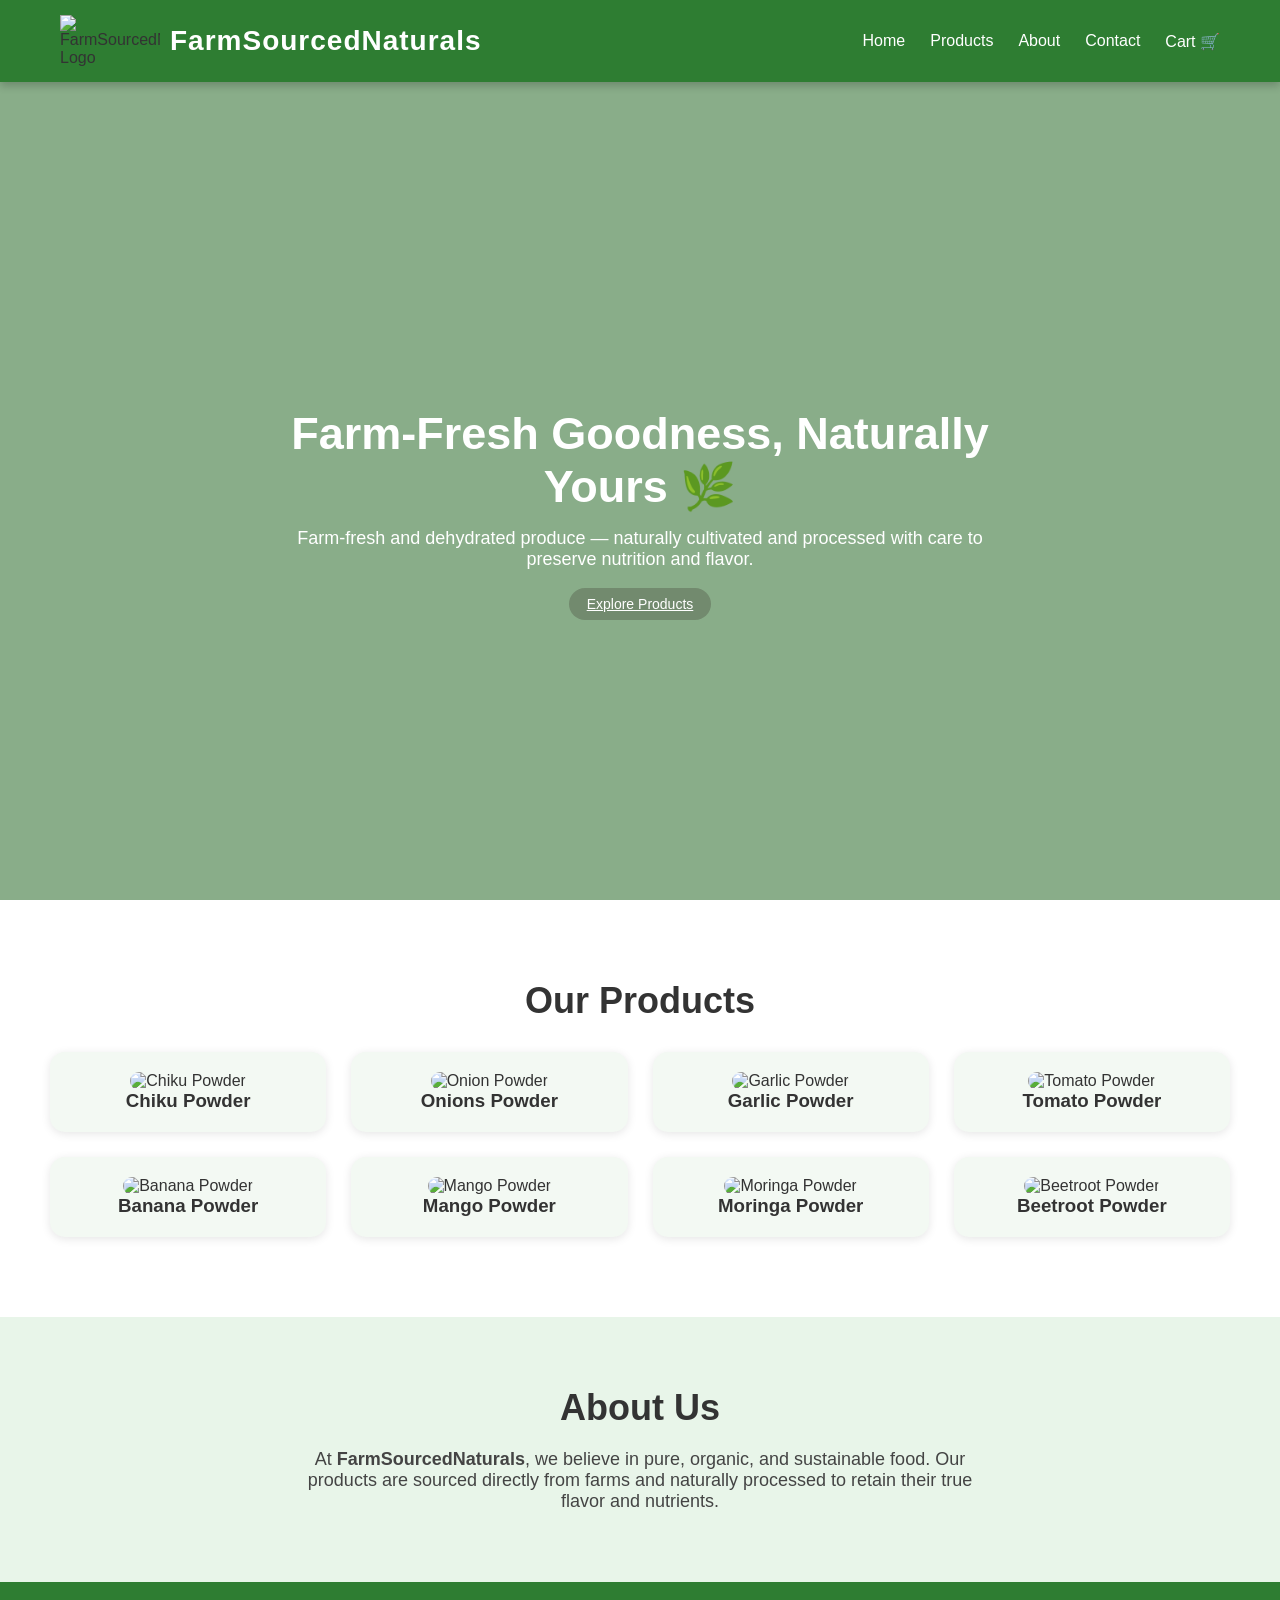
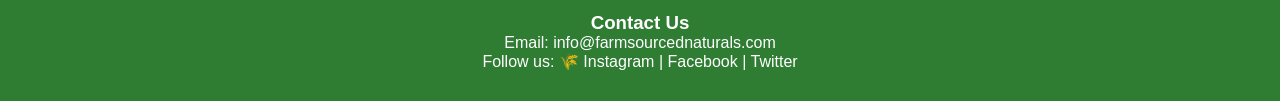
==== index.html @ 3869a084 "Add files via upload" ====
<!DOCTYPE html>
<html lang="en">
  <head>
    <meta charset="UTF-8" />
    <meta name="viewport" content="width=device-width, initial-scale=1.0" />
    <title>FarmSourcedNaturals</title>
    <link rel="stylesheet" href="styles.css" />
  </head>
  <body>
    <header>
      <nav class="navbar">
        <div class="logo-container">
          <img src="images/logo.jpg" alt="FarmSourcedNaturals Logo" class="logo" />
          <h1 class="site-title">FarmSourcedNaturals</h1>
        </div>
        <ul class="nav-links">
          <li><a href="index.html">Home</a></li>
          <li><a href="products.html">Products</a></li>
          <li><a href="about.html">About</a></li>
          <li><a href="contact.html">Contact</a></li>
          <li><a href="cart.html">Cart 🛒</a></li>
        </ul>
      </nav>
    </header>

    <section id="home" class="hero">
      <div class="overlay"></div>
      <div class="hero-content">
        <h2>Farm-Fresh Goodness, Naturally Yours 🌿</h2>
        <p>
          Farm-fresh and dehydrated produce — naturally cultivated and processed with care to preserve nutrition and flavor.
        </p>
        <a href="#products" class="btn">Explore Products</a>
      </div>
    </section>

    <section id="products" class="products">
      <h2>Our Products</h2>
      <div class="product-grid">
        <div class="product-card">
          <img src="images/chiku.jpeg" alt="Chiku Powder" />
          <h3>Chiku Powder</h3>
                  </div>
        <div class="product-card">
          <img src="images/onion.jpeg" alt="Onion Powder" />
          <h3>Onions Powder</h3>
          
        </div>
        <div class="product-card">
          <img src="images/garlic.jpeg" alt="Garlic Powder" />
          <h3>Garlic Powder</h3>
          
        </div>
        <div class="product-card">
          <img src="images/tomato.jpg" alt="Tomato Powder" />
          <h3>Tomato Powder</h3>
          
        </div>
        <div class="product-card">
          <img src="images/banana.jpeg" alt="Banana Powder" />
          <h3>Banana Powder</h3>
                  </div>
        <div class="product-card">
          <img src="images/mango.jpeg" alt="Mango Powder" />
          <h3>Mango Powder</h3>
          
        </div>
        <div class="product-card">
          <img src="images/moringa.jpeg" alt="Moringa Powder" />
          <h3>Moringa Powder</h3>
                  </div>

        <div class="product-card">
          <img src="images/beetroot.jpeg" alt="Beetroot Powder" />
          <h3>Beetroot Powder</h3>
                  </div>
      </div>
    </section>

    <section id="about" class="about">
      <h2>About Us</h2>
      <p>
        At <b>FarmSourcedNaturals</b>, we believe in pure, organic, and sustainable food. 
        Our products are sourced directly from farms and naturally processed to retain their true flavor and nutrients.
      </p>
    </section>

    <footer id="contact">
      <h3>Contact Us</h3>
      <p>Email: info@farmsourcednaturals.com</p>
      <p>Follow us: 🌾 Instagram | Facebook | Twitter</p>
    </footer>

    <script src="script.js"></script>
  </body>
</html>
---- styles.css ----
* {
  margin: 0;
  padding: 0;
  box-sizing: border-box;
}

body {
  font-family: "Poppins", sans-serif;
  color: #333;
  background-color: #f9f9f9;
}

/* Navbar */
.navbar {
  display: flex;
  justify-content: space-between;
  align-items: center;
  background-color: #2e7d32;
  padding: 15px 60px;
  position: fixed;
  width: 100%;
  z-index: 1000;
  box-shadow: 0 4px 8px rgba(0, 0, 0, 0.2);
}

.logo-container {
  display: flex;
  align-items: center;
  gap: 10px;
}

.logo {
  width: 100px;
  height: auto;
}

.site-title {
  font-size: 28px;
  font-weight: 600;
  color: #fff;
  letter-spacing: 1px;
}

.nav-links {
  display: flex;
  list-style: none;
  gap: 25px;
}

.nav-links a {
  text-decoration: none;
  color: #fff;
  font-weight: 500;
  transition: color 0.3s;
}

.nav-links a:hover {
  color: #ffeb3b;
}

/* Hero Section */
.hero {
  background: url("images/farm-hero.jpg") center/cover no-repeat;
  height: 100vh;
  display: flex;
  align-items: center;
  justify-content: center;
  position: relative;
  text-align: center;
  color: white;
  padding-top: 120px; /* fixes hidden content */
}

.overlay {
  position: absolute;
  top: 0;
  left: 0;
  width: 100%;
  height: 100%;
  background: rgba(0, 80, 0, 0.45);
}

.hero-content {
  position: relative;
  z-index: 2;
  max-width: 700px;
  animation: fadeInUp 1.5s ease;
}

.hero-content h2 {
  font-size: 45px;
  margin-bottom: 15px;
}

.hero-content p {
  font-size: 18px;
  margin-bottom: 25px;
}

.btn {
  background: #728A6E;       /* Green natural theme */
  color: #fff;
  padding: 8px 18px;         /* Smaller size */
  font-size: 14px;           /* Smaller text */
  border-radius: 20px;       /* Still slightly rounded */
  border: none;
  font-weight: 500;
  cursor: pointer;
  transition: all 0.3s ease;
}

.btn:hover {
  background: #66bb6a;       /* Lighter on hover */
  transform: scale(1.05);    /* Subtle hover animation */
}
/* Products */
.products {
  padding: 80px 50px;
  background: #fff;
  text-align: center;
}

.products h2 {
  font-size: 36px;
  margin-bottom: 30px;
}

.product-grid {
  display: grid;
  grid-template-columns: repeat(auto-fit, minmax(250px, 1fr));
  gap: 25px;
}

.product-card {
  background: #f3f9f3;
  border-radius: 15px;
  padding: 20px;
  box-shadow: 0 2px 10px rgba(0, 0, 0, 0.1);
  transition: transform 0.3s;
}

.product-card:hover {
  transform: scale(1.05);
}

.product-card img {
  width: 100%;
  height: 180px;
  object-fit: cover;
  border-radius: 10px;
}

/* About Section */
.about {
  padding: 70px 50px;
  background: #e8f5e9;
  text-align: center;
}

.about h2 {
  font-size: 36px;
  margin-bottom: 20px;
}

.about p {
  font-size: 18px;
  max-width: 700px;
  margin: auto;
  color: #444;
}

/* Footer */
footer {
  background: #2e7d32;
  color: #fff;
  text-align: center;
  padding: 30px;
  font-size: 16px;
}

/* Animation */
@keyframes fadeInUp {
  from {
    opacity: 0;
    transform: translateY(40px);
  }
  to {
    opacity: 1;
    transform: translateY(0);
  }
}
/* =========================
   RESPONSIVE FIX ONLY
   (NO COLOR / DESIGN CHANGE)
========================= */

/* Tablets */
@media (max-width: 900px) {

  .navbar {
    padding: 15px 30px;
    flex-wrap: wrap;
    gap: 10px;
  }

  .nav-links {
    flex-wrap: wrap;
    justify-content: center;
  }

  .hero-content h2 {
    font-size: 34px;
  }

  .hero-content p {
    font-size: 16px;
  }

  .products,
  .about {
    padding: 70px 25px;
  }

  .product-grid {
    grid-template-columns: repeat(auto-fit, minmax(200px, 1fr));
  }
}

/* Mobile */
@media (max-width: 600px) {

  .navbar {
    flex-direction: column;
    align-items: center;
    padding: 12px 15px;
  }

  .logo {
    width: 80px;
  }

  .site-title {
    font-size: 20px;
    text-align: center;
  }

  .nav-links {
    flex-direction: row;
    flex-wrap: wrap;
    gap: 12px;
    justify-content: center;
  }

  .hero {
    height: auto;
    min-height: 90vh;
    padding-top: 140px;
  }

  .hero-content {
    padding: 0 15px;
  }

  .hero-content h2 {
    font-size: 26px;
  }

  .hero-content p {
    font-size: 14px;
  }

  .products {
    padding: 50px 15px;
  }

  .product-grid {
    grid-template-columns: 1fr;
  }

  .about {
    padding: 50px 15px;
  }

  .about p {
    font-size: 16px;
  }
}

/* Very small devices */
@media (max-width: 400px) {

  .hero-content h2 {
    font-size: 22px;
  }

  .hero-content p {
    font-size: 13px;
  }

  .nav-links {
    gap: 8px;
  }
}
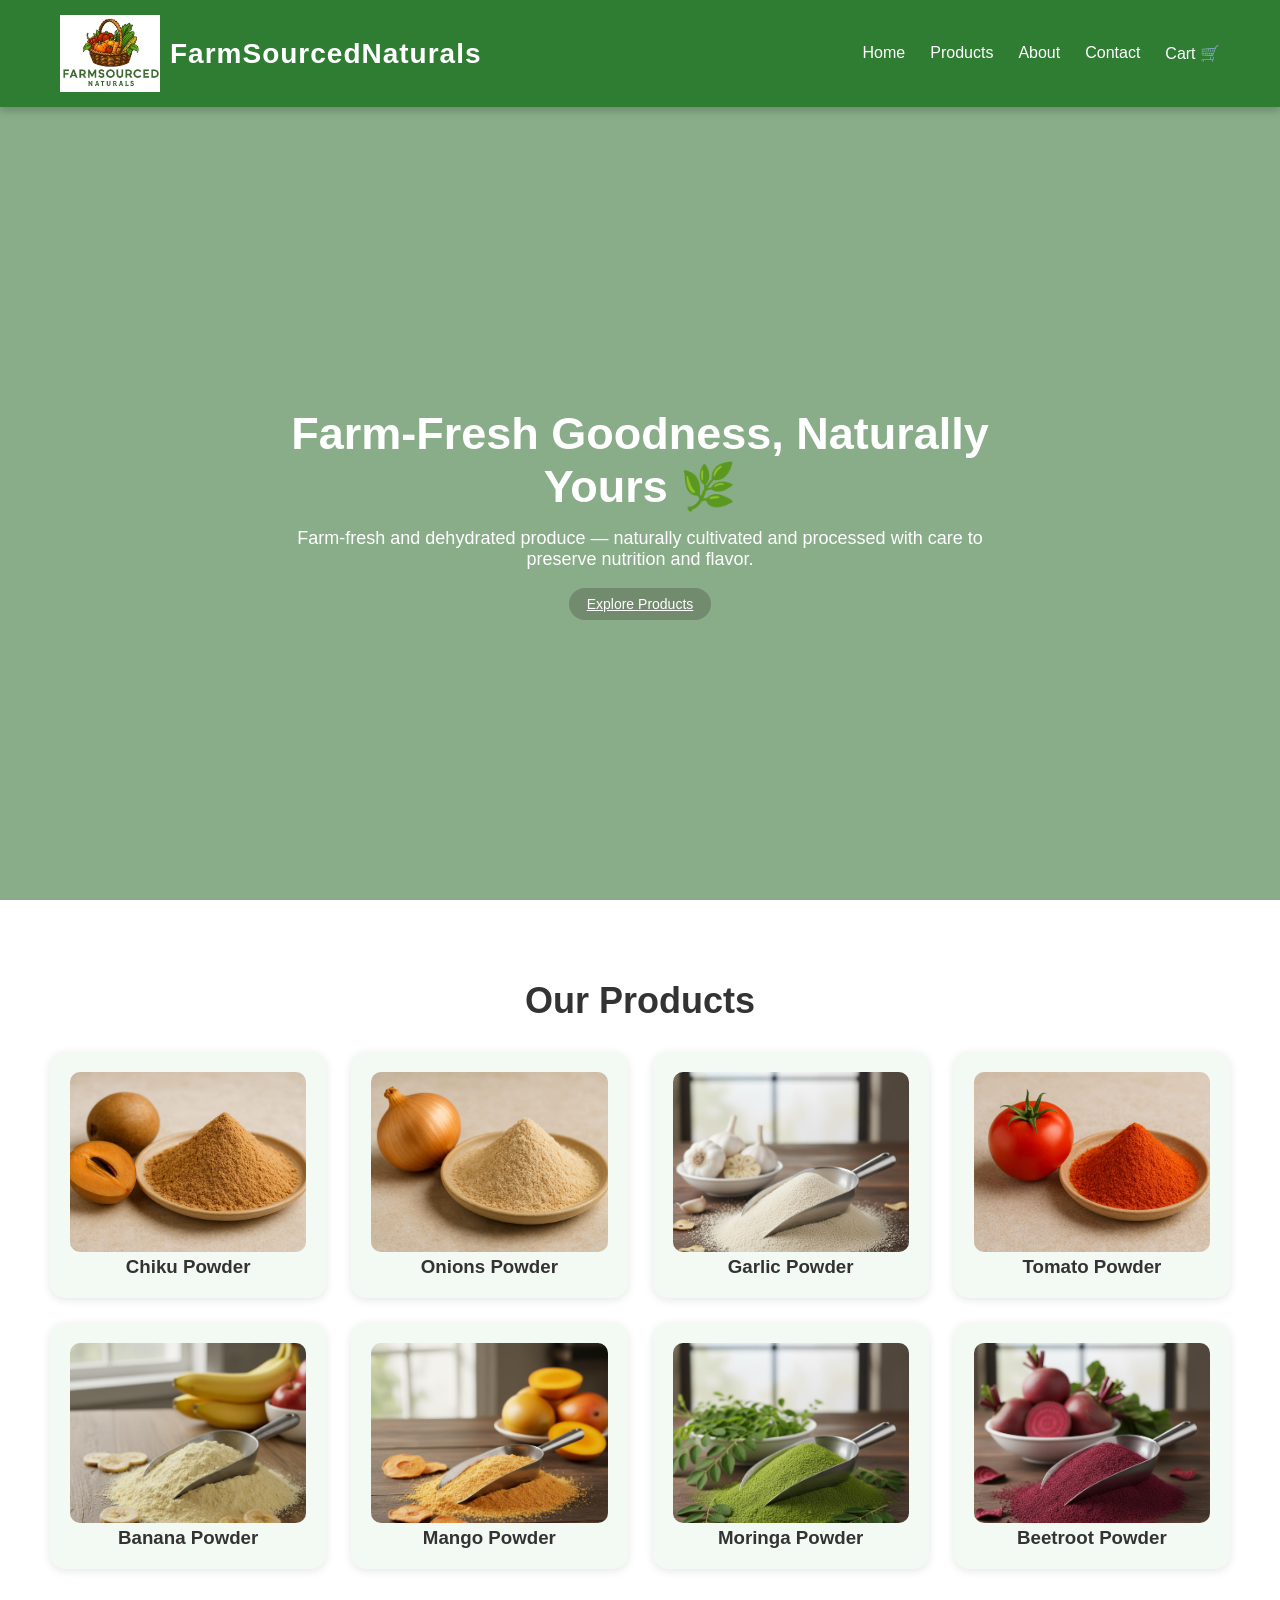
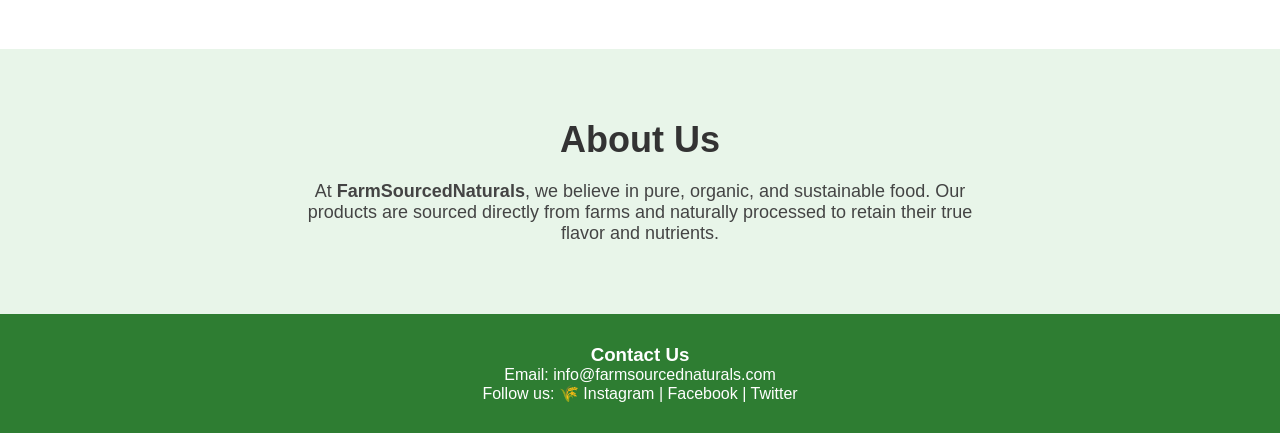
==== commit 42d43d29: "Update index.html" ====
--- a/index.html
+++ b/index.html
@@ -10,7 +10,7 @@
     <header>
       <nav class="navbar">
         <div class="logo-container">
-          <img src="images/logo.jpg" alt="FarmSourcedNaturals Logo" class="logo" />
+          <img src="logo.jpg" alt="FarmSourcedNaturals Logo" class="logo" />
           <h1 class="site-title">FarmSourcedNaturals</h1>
         </div>
         <ul class="nav-links">
@@ -38,40 +38,40 @@
       <h2>Our Products</h2>
       <div class="product-grid">
         <div class="product-card">
-          <img src="images/chiku.jpeg" alt="Chiku Powder" />
+          <img src="chiku.jpeg" alt="Chiku Powder" />
           <h3>Chiku Powder</h3>
                   </div>
         <div class="product-card">
-          <img src="images/onion.jpeg" alt="Onion Powder" />
+          <img src="onion.jpeg" alt="Onion Powder" />
           <h3>Onions Powder</h3>
           
         </div>
         <div class="product-card">
-          <img src="images/garlic.jpeg" alt="Garlic Powder" />
+          <img src="garlic.jpeg" alt="Garlic Powder" />
           <h3>Garlic Powder</h3>
           
         </div>
         <div class="product-card">
-          <img src="images/tomato.jpg" alt="Tomato Powder" />
+          <img src="tomato.jpg" alt="Tomato Powder" />
           <h3>Tomato Powder</h3>
           
         </div>
         <div class="product-card">
-          <img src="images/banana.jpeg" alt="Banana Powder" />
+          <img src="banana.jpeg" alt="Banana Powder" />
           <h3>Banana Powder</h3>
                   </div>
         <div class="product-card">
-          <img src="images/mango.jpeg" alt="Mango Powder" />
+          <img src="mango.jpeg" alt="Mango Powder" />
           <h3>Mango Powder</h3>
           
         </div>
         <div class="product-card">
-          <img src="images/moringa.jpeg" alt="Moringa Powder" />
+          <img src="moringa.jpeg" alt="Moringa Powder" />
           <h3>Moringa Powder</h3>
                   </div>
 
         <div class="product-card">
-          <img src="images/beetroot.jpeg" alt="Beetroot Powder" />
+          <img src="beetroot.jpeg" alt="Beetroot Powder" />
           <h3>Beetroot Powder</h3>
                   </div>
       </div>
@@ -93,4 +93,4 @@
 
     <script src="script.js"></script>
   </body>
-</html>+</html>
